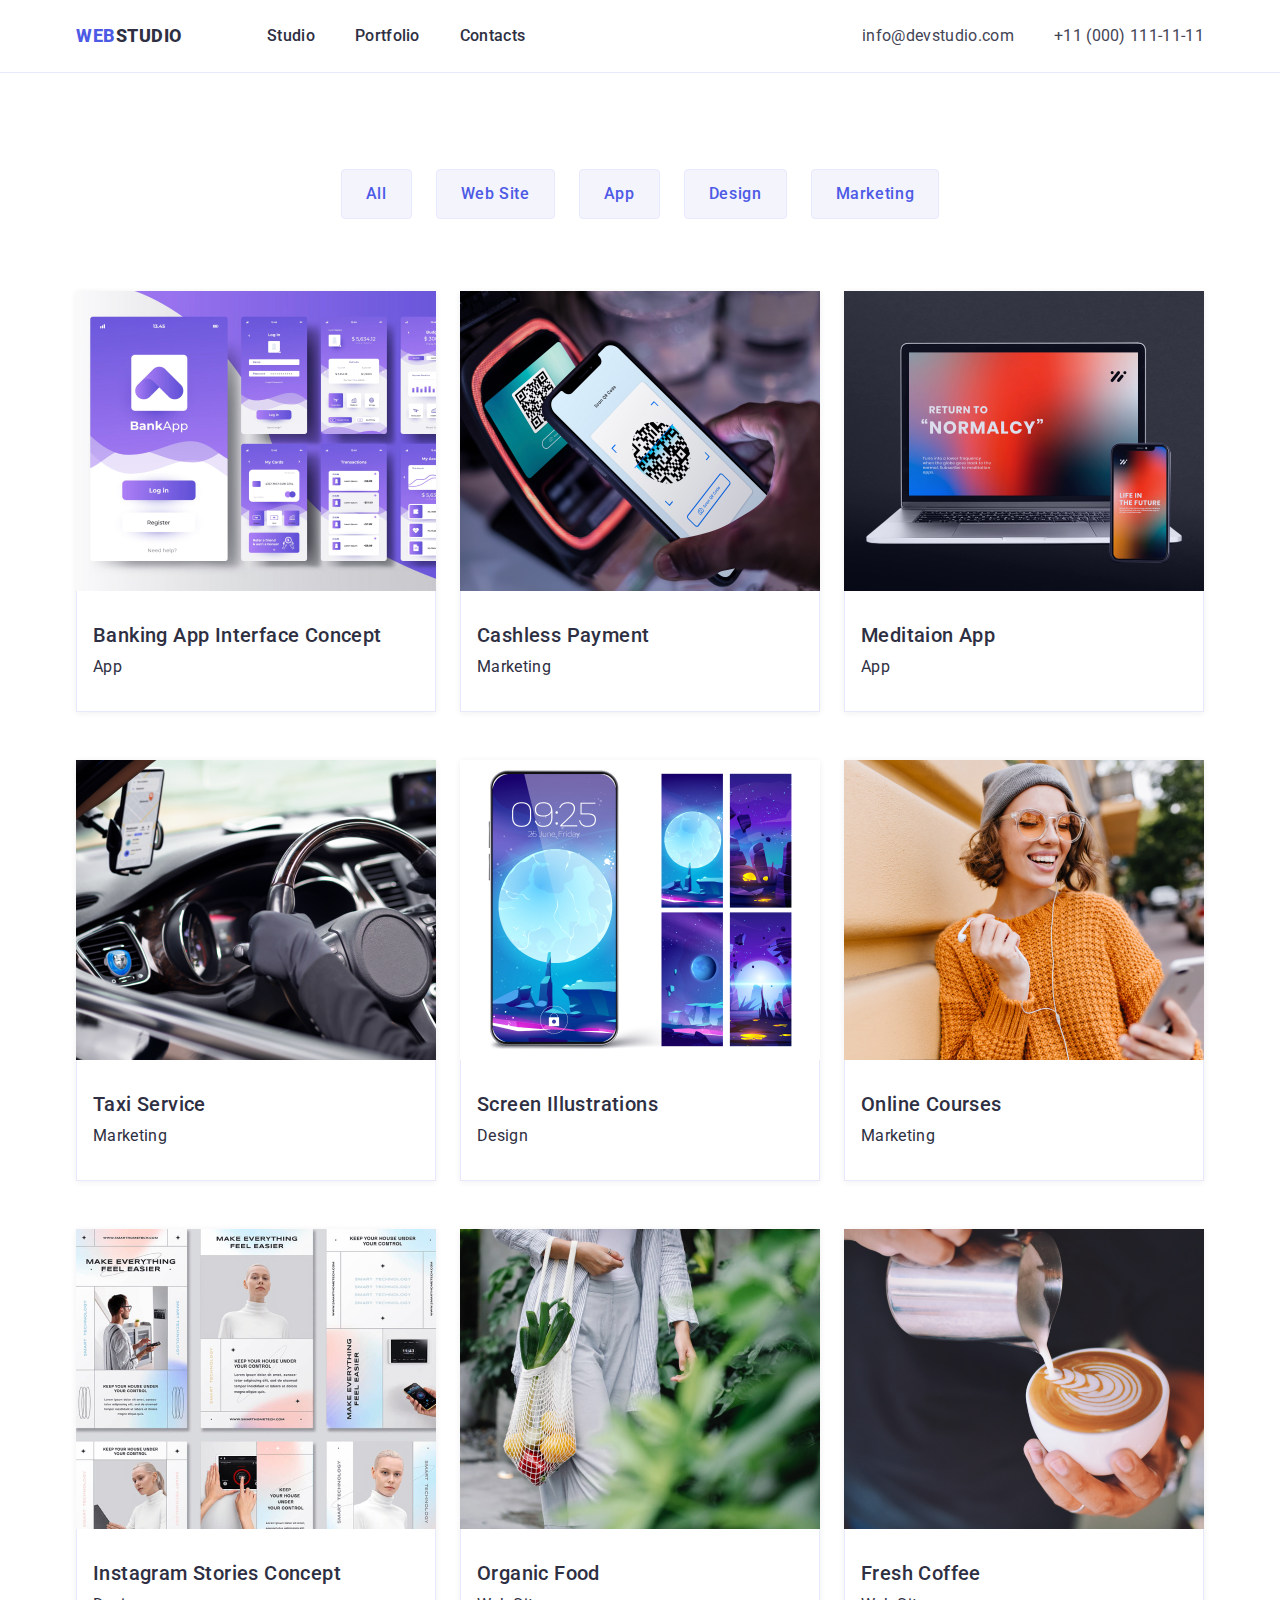
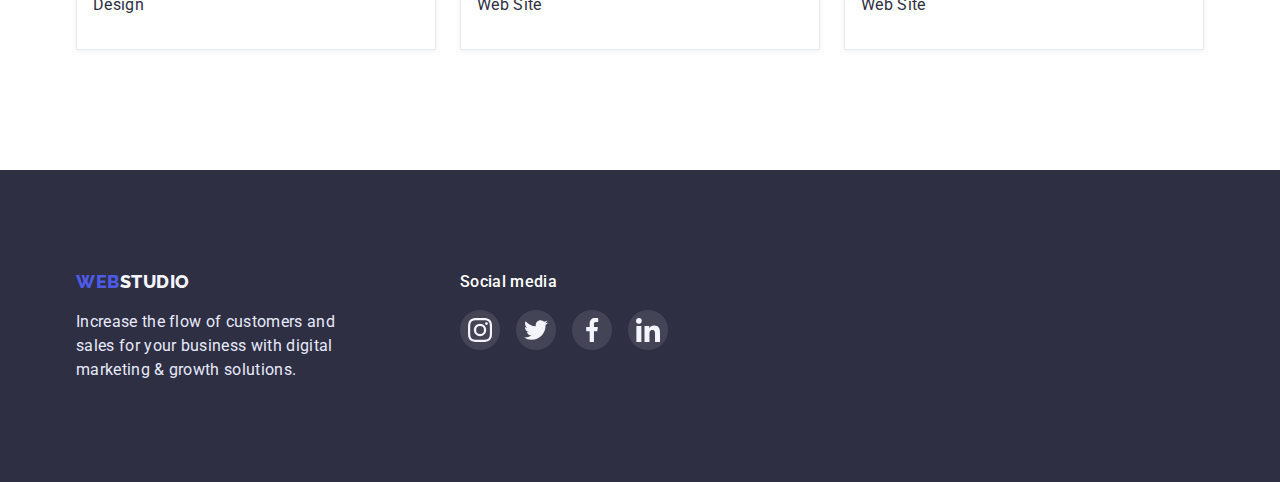
==== portfolio.html @ 845b04ee "0" ====
<!DOCTYPE html>
<html lang="en">
  <head>
    <meta charset="UTF-8" />
    <meta http-equiv="X-UA-Compatible" content="IE=edge" />
    <meta name="viewport" content="width=device-width, initial-scale=1.0" />
    <title>Document</title>
    <link rel="preconnect" href="https://fonts.googleapis.com" />
    <link rel="preconnect" href="https://fonts.gstatic.com" crossorigin />
    <link
      href="https://fonts.googleapis.com/css2?family=Raleway:wght@800&family=Roboto:wght@400;500;700;900&display=swap"
      rel="stylesheet"
    />
    <link
      rel="stylesheet"
      href="https://cdnjs.cloudflare.com/ajax/libs/modern-normalize/1.1.0/modern-normalize.min.css"
    />
    <link rel="stylesheet" href="./css/styles.css" />
  </head>
  <body>
    <header class="header">
      <div class="container nav-gen">
        <nav class="nav-gen">
          <a href="./index.html" class="head-btn">
            <span class="web">Web</span> Studio
          </a>
          <ul class="sec-ul nav-block">
            <li class="li-item">
              <a href="./index.html" class="nav-li">Studio</a>
            </li>
            <li class="li-item">
              <a href="./portfolio.html" class="nav-li">Portfolio</a>
            </li>
            <li class="li-item"><a href="" class="nav-li">Contacts</a></li>
          </ul>
        </nav>
        <address class="adress-block">
          <ul class="sec-ul adr-block">
            <li class="li-item">
              <a href="mailto:info@devstudio.com" class="contacts"
                >info@devstudio.com</a
              >
            </li>
            <li class="li-item">
              <a href="tel:+110001111111" class="contacts"
                >+11 (000) 111-11-11</a
              >
            </li>
          </ul>
        </address>
      </div>
    </header>

    <main>
      <section>
        <div class="container">
          <div class="port-btns">
            <button type="button" class="port-button">All</button>
            <button type="button" class="port-button">Web Site</button>
            <button type="button" class="port-button">App</button>
            <button type="button" class="port-button">Design</button>
            <button type="button" class="port-button">Marketing</button>
          </div>
        </div>
      </section>

      <section>
        <div class="container">
          <h1 class="visually-hidden"></h1>
          <ul class="sec-ul port-img">
            <li class="port-li-img">
              <a href="" class="port-link"
                ><img
                  class="img-port"
                  src="./images/bankapp.jpg"
                  alt="screen of bank app"
                  width="360"
                  height="300"
                />
                <div class="port-link-block">
                  <h2 class="port-section">Banking App Interface Concept</h2>
                  <p class="port-text">App</p>
                </div></a
              >
            </li>
            <li class="port-li-img">
              <a href="" class="port-link">
                <img
                  class="img-port"
                  src="./images/qrcode.jpg"
                  alt="scan of qr code"
                  width="360"
                  height="300"
                />
                <div class="port-link-block">
                  <h2 class="port-section">Cashless Payment</h2>
                  <p class="port-text">Marketing</p>
                </div>
              </a>
            </li>
            <li class="port-li-img">
              <a href="" class="port-link">
                <img
                  class="img-port"
                  src="./images/laptop.jpg"
                  alt="laptop"
                  width="360"
                  height="300"
                />
                <div class="port-link-block">
                  <h2 class="port-section">Meditaion App</h2>
                  <p class="port-text">App</p>
                </div>
              </a>
            </li>

            <li class="port-li-img">
              <a href="" class="port-link">
                <img
                  class="img-port"
                  src="./images/driver.jpg"
                  alt="taxi driver"
                  width="360"
                  height="300"
                />
                <div class="port-link-block">
                  <h2 class="port-section">Taxi Service</h2>
                  <p class="port-text">Marketing</p>
                </div>
              </a>
            </li>
            <li class="port-li-img">
              <a href="" class="port-link">
                <img
                  class="img-port"
                  src="./images/phonescreen.jpg"
                  alt="phone screen"
                  width="360"
                  height="300"
                />
                <div class="port-link-block">
                  <h2 class="port-section">Screen Illustrations</h2>
                  <p class="port-text">Design</p>
                </div>
              </a>
            </li>
            <li class="port-li-img">
              <a href="" class="port-link">
                <img
                  class="img-port"
                  src="./images/smiling-woman.jpg"
                  alt="woman"
                  width="360"
                  height="300"
                />
                <div class="port-link-block">
                  <h2 class="port-section">Online Courses</h2>
                  <p class="port-text">Marketing</p>
                </div>
              </a>
            </li>

            <li class="port-li-img">
              <a href="" class="port-link">
                <img
                  class="img-port"
                  src="./images/instagram.jpg"
                  alt="instagram concept"
                  width="360"
                  height="300"
                />
                <div class="port-link-block">
                  <h2 class="port-section">Instagram Stories Concept</h2>
                  <p class="port-text">Design</p>
                </div>
              </a>
            </li>
            <li class="port-li-img">
              <a href="" class="port-link">
                <img
                  class="img-port"
                  src="./images/shopper.jpg"
                  alt="shopper with organic food"
                  width="360"
                  height="300"
                />
                <div class="port-link-block">
                  <h2 class="port-section">Organic Food</h2>
                  <p class="port-text">Web Site</p>
                </div>
              </a>
            </li>
            <li class="port-li-img">
              <a href="" class="port-link">
                <img
                  class="img-port"
                  src="./images/coffee.jpg"
                  alt="fresh coffee"
                  width="360"
                  height="300"
                />
                <div class="port-link-block">
                  <h2 class="port-section">Fresh Coffee</h2>
                  <p class="port-text">Web Site</p>
                </div>
              </a>
            </li>
          </ul>
        </div>
      </section>
    </main>

    <footer class="footer">
      <div class="container  foot-media">
        <div class="foot-block">
          <a href="./index.html" class="std-foot">
            <span class="web">Web</span> Studio</a
          >
          <p class="text-foot">
            Increase the flow of customers and sales for your business with
            digital marketing & growth solutions.
          </p>
        </div>
        <div >
          <h3 class="foot-title-media">Social media</h3>
          <ul class="footer-list-contacts">
            <li class="footer-soc-link">
              <a href="" class="footer-button-soc">
                <svg class="footer-soc-link" width="24px" height="24px">
                  <use
                    href="./images/symbol-defs 2.svg#icon-instagram-2"
                  ></use>
                </svg>
              </a>
            </li>
            <li class="footer-soc-link">
              <a href="" class="footer-button-soc">
                <svg class="footer-soc-link" width="24px" height="24px">
                  <use
                    href="./images/symbol-defs 2.svg#icon-twitter-1"
                  ></use>
                </svg>
              </a>
            </li>
            <li class="footer-soc-link">
              <a href="" class="footer-button-soc">
                <svg class="footer-soc-link" width="24px" height="24px">
                  <use
                    href="./images/symbol-defs 2.svg#icon-facebook-1"
                  ></use>
                </svg>
              </a>
            </li>
            <li class="footer-soc-link">
              <a href="" class="footer-button-soc">
                <svg class="footer-soc-link" width="24px" height="24px">
                  <use
                    href="./images/symbol-defs 2.svg#icon-linkedin-1"
                  ></use>
                </svg>
              </a>
            </li>
          </ul>
        </div>
      </div>
    </footer>
  </body>
</html>
---- css/styles.css ----
:root {
  --primary-text-color: #2e2f42;
  --title-text-color: #434455;
  --button-color: #4d5ae5;
}
body {
  font-family: Roboto, sans-serif;
}

/* main background color  #E5E5E5;*/
/* seconadary background color #F4F4FD */
/* main color #2E2F42 */
/* text color #434455 */
h1,
h2,
h3,
h4,
h5,
h6,
p,
ul {
  margin: 0;
  padding: 0;
}
html {
  box-sizing: border-box;
}
*,
*::before,
*::after {
  box-sizing: border-box;
}
.container {
  max-width: 1158px;
  padding: 0 15px;
  margin: 0 auto;
}
/* HEADER */
.header {
  background-color: #ffffff;
  border-bottom: 1px solid #e7e9fc;
}

.nav-gen {
  display: flex;
  align-items: center;
}

.web {
  color: #4d5ae5;
}

.head-btn {
  color: var(--primary-text-color);
  font-weight: 800;
  font-size: 18px;
  line-height: 1.33;
  /* identical to box height, or 133% */

  width: 115px;

  letter-spacing: 0.03em;
  text-transform: uppercase;
  text-decoration: none;
  display: flex;
}

.nav-block,
.adr-block {
  display: flex;
}
.nav-block {
  margin-left: 76px;
}
.adress-block {
  margin-left: auto;
}

.li-item:not(:last-child) {
  margin-right: 40px;
}

.nav-li {
  display: block;
  padding-top: 24px;
  padding-bottom: 24px;
  color: var(--primary-text-color);
  font-weight: 500;
  font-size: 16px;
  line-height: 1.5;
  /* identical to box height, or 150% */

  letter-spacing: 0.02em;
  text-decoration: none;
}

.contacts {
  color: var(--title-text-color);
  font-style: normal;
  font-weight: 400;
  font-size: 16px;
  line-height: 1.5;
  /* identical to box height, or 150% */

  letter-spacing: 0.02em;
  text-decoration: none;
}

/*MAIN */
.hero {
  background-color: var(--primary-text-color);
  padding-bottom: 188px;
  /* height: 600px; */
}
.hero-but {
  padding: 16px 32px 16px 32px;
  margin-top: 48px;
  margin-right: auto;
  margin-left: auto;
  box-shadow: 0px 4px 4px rgba(0, 0, 0, 0.15);
}

.background-img {
  max-width: 1440px;
  height: 600px;
  margin-left: auto;
  margin-right: auto;

  /* background-image:  */
  background-image: linear-gradient(
      to right,
      rgba(0, 0, 0, 0.6),
      rgba(0, 0, 0, 0.6)
    ),
    url(../images/background.jpg);
  background-repeat: no-repeat;
  background-size: cover;
  background-position: center;
}
.button {
  color: #ffffff;
  background-color: #4d5ae5;
  cursor: pointer;
  font-weight: 500;
  font-size: 16px;
  line-height: 1.5;
  /* margin-bottom: 188px; */
  /* identical to box height, or 150% */

  display: flex;
  align-items: center;
  letter-spacing: 0.04em;
  border-radius: 4px;
  border-style: none;
}

.title {
  color: #ffffff;
  font-family: "Roboto";
  font-style: normal;
  font-weight: 700;
  font-size: 56px;
  line-height: 60px;

  text-align: center;
  letter-spacing: 0.02em;

  max-width: 496px;

  margin-right: auto;
  margin-left: auto;
  padding-top: 188px;
}

.visually-hidden {
  position: absolute;
  width: 1px;
  height: 1px;
  margin: -1px;
  border: 0;
  padding: 0;
  white-space: nowrap;
  clip-path: inset(100%);
  clip: rect(0 0 0 0);
  overflow: hidden;
}

.section {
  margin-top: 120px;
  margin-bottom: 120px;
}
.list-items {
  display: flex;
}

.icon-div {
  display: flex;
  justify-content: center;
  align-items: center;
  height: 112px;

  background: #f4f4fd;
  border-radius: 4px;
  margin-bottom: 8px;
}

.icon-pic {
  height: 64px;
  width: 64px;
}

.title-section {
  color: var(--primary-text-color);
  font-weight: 500;
  font-size: 20px;
  line-height: 1.2;
  /* identical to box height, or 120% */
  letter-spacing: 0.02em;
  margin-bottom: 8px;
}
.list-sec:not(:last-child) {
  margin-right: 24px;
}
.list-sec {
  max-width: 264px;
}

.sec-ul {
  list-style: none;
}
.section-text {
  color: var(--title-text-color);
  font-weight: 400;
  font-size: 16px;
  line-height: 1.5;
  /* or 150% */
  letter-spacing: 0.02em;
}

.photos-title {
  color: var(--primary-text-color);
  font-weight: 700;
  font-size: 36px;
  line-height: 1.11;
  /* identical to box height, or 111% */

  text-align: center;
  letter-spacing: 0.02em;
  text-transform: capitalize;
  margin-bottom: 72px;
}
.photos {
  margin-bottom: 120px;
}
.sec-photos {
  display: flex;
}
.sec-img:not(:last-child) {
  margin-right: 24px;
}

.team {
  background-color: #f4f4fd;
}
.team-title {
  color: var(--primary-text-color);
  font-weight: 700;
  font-size: 36px;
  line-height: 1.11;

  text-align: center;
  letter-spacing: 0.02em;
  text-transform: capitalize;
  padding-top: 120px;
  margin-bottom: 72px;
}
.team-mem {
  color: var(--primary-text-color);
  font-weight: 500;
  font-size: 20px;
  line-height: 1.2;

  text-align: center;
  letter-spacing: 0.02em;
  margin-bottom: 8px;
}

.team-block {
  display: flex;
  padding-bottom: 100px;
}

.team-img:not(:last-child) {
  margin-right: 24px;
}
.team-img {
  background: #ffffff;
  box-shadow: 0px 1px 6px rgba(46, 47, 66, 0.08),
    0px 1px 1px rgba(46, 47, 66, 0.16), 0px 2px 1px rgba(46, 47, 66, 0.08);
  border-radius: 0px 0px 4px 4px;
}

.team-text-block {
  padding-top: 32px;
  padding-bottom: 32px;
}

.team-text {
  color: var(--title-text-color);
  font-weight: 400;
  font-size: 16px;
  line-height: 1.2;

  text-align: center;
  letter-spacing: 0.02em;
  margin-bottom: 8px;
}

.list-contacts {
  display: flex;
  justify-content: center;

  list-style: none;
  gap: 24px;
}

.contacts-team {
  display: block;

  width: 40px;
  height: 40px;

  cursor: pointer;
}

.button-soc {
  padding: 0px;
  border: none;
  width: 100%;
  height: 100%;
  border-radius: 50%;
  display: flex;
  justify-content: center;
  align-items: center;
  background-color: #4d5ae5;
}
.button-soc:hover,
.button-soc:focus {
  background-color: #404bbf;
}

.soc-link {
  display: inline-block;
}

.comp-title {
  text-align: center;
  margin-top: 130px;
  margin-bottom: 72px;
  font-weight: 700;
  font-size: 36px;
  line-height: 1.11;
  /* identical to box height, or 111% */

  text-align: center;
  letter-spacing: 0.02em;
  text-transform: capitalize;

  color: var(--primary-text-color);
}

.company-list {
  list-style: none;
  display: flex;
  justify-content: center;
  gap: 24px;

  margin-bottom: 120px;
}

.company-link {
  /* border: 1px solid #afb1b8;
  padding: 16px 32px; 
  /* border-radius: 4px;  */
  cursor: pointer;
}
/* .company-link:hover,
.company-link:focus {
  border-color: #404bbf;
  fill:#404bbf ;
} */

.company-btn {
  display: flex;
  border: 1px solid #afb1b8;
  padding: 16px 32px;
  border-radius: 4px;
}

/* .company-btn:hover, 
.company-btn:focus, 
.company-img:hover, 
.company-img:focus {
  border-color: #404bbf;
  fill: #404bbf; 
 } */

.company-btn:is(:hover, :focus) {
  border-color: #404bbf;
}
.company-btn:is(:hover, :focus) .company-img {
  fill: #404bbf;
}

.company-img {
  fill: #8e8f99;
  display: flex;
}

/* Footer */
.footer {
  background-color: var(--primary-text-color);
  /* max-height: 310px; */
  padding: 100px 0;
}

.foot-block {
  width: 264px;
}

.std-foot {
  color: #f4f4fd;
  font-family: "Raleway";
  font-style: normal;
  font-weight: 800;
  font-size: 18px;
  line-height: 1.33;
  width: 120px;

  display: flex;
  letter-spacing: 0.03em;
  text-transform: uppercase;
  text-decoration: none;
  padding: 0px;
}

.text-foot {
  color: #e7e9fc;
  font-weight: 400;
  font-size: 16px;
  line-height: 1.5;
  /* or 150% */
  letter-spacing: 0.02em;
  margin-top: 16px;
}

.footer-list-contacts {
  display: flex;
  justify-content: center;

  list-style: none;
  gap: 16px;
}

.footer-soc-link {
  display: block;
  cursor: pointer;
}

.footer-button-soc {
  padding: 0px;
  border: none;
  width: 40px;
  height: 40px;
  border-radius: 50%;
  display: flex;
  justify-content: center;
  align-items: center;
  background: rgba(255, 255, 255, 0.1);
}

.footer-button-soc:hover,
.footer-button-soc:focus {
  background-color: #31d0aa;
}

.foot-media {
  display: flex;
  gap: 120px;
}

.foot-title-media {
  margin-bottom: 16px;
  font-weight: 500;
  font-size: 16px;
  line-height: 1.5;
  /* identical to box height, or 150% */

  letter-spacing: 0.02em;

  color: #ffffff;
}

/*PORTFOLIO  */

.port-img {
  display: flex;
  flex-wrap: wrap;
  gap: 48px 24px;

  margin-bottom: 120px;
}

.img-port {
  display: block;
  max-width: 100%;
  height: auto;
}

.port-button {
  color: var(--button-color);
  background-color: #f4f4fd;
  cursor: pointer;
  font-weight: 500;
  font-size: 16px;
  line-height: 1.5;
  /* identical to box height, or 150% */

  letter-spacing: 0.04em;
  display: flex;
  align-items: center;
  letter-spacing: 0.04em;

  border: 1px solid #e7e9fc;
  border-radius: 4px;
  padding: 12px 24px;
}

.port-btns {
  display: flex;
  justify-content: center;
  gap: 24px;
  margin-top: 96px;
  margin-bottom: 72px;
}

.button:focus,
.button:hover {
  color: #ffffff;
  background-color: #404bbf;
}
.port-button:focus,
.port-button:hover {
  color: #ffffff;
  background-color: #404bbf;
  box-shadow: 0px 4px 4px rgba(0, 0, 0, 0.15);
}

.contacts:hover,
.contacts:focus,
.nav-li:hover,
.nav-li:focus {
  color: #404bbf;
  background-color: #ffffff;
}

.port-section {
  font-weight: 500;
  font-size: 20px;
  line-height: 1.2;
  /* identical to box height, or 120% */

  letter-spacing: 0.02em;
  padding-top: 32px;
  margin-bottom: 8px;
  padding-left: 16px;
}

.port-link {
  text-decoration: none;
  color: var(--primary-text-color);
}
.port-link-block {
  /* display: block; */
  border-right: 1px solid #e7e9fc;
  border-bottom: 1px solid #e7e9fc;
  border-left: 1px solid #e7e9fc;
}

.port-li-img {
  box-shadow: 0px 1px 6px rgba(46, 47, 66, 0.08);
}
.port-li-img:focus,
.port-li-img:hover {
  box-shadow: 0px 1px 6px rgba(46, 47, 66, 0.08),
    0px 1px 1px rgba(46, 47, 66, 0.16), 0px 2px 1px rgba(46, 47, 66, 0.08);
}

.port-text {
  font-weight: 400;
  font-size: 16px;
  line-height: 1.5;
  /* identical to box height, or 150% */

  letter-spacing: 0.02em;
  padding-bottom: 32px;
  padding-left: 16px;
}
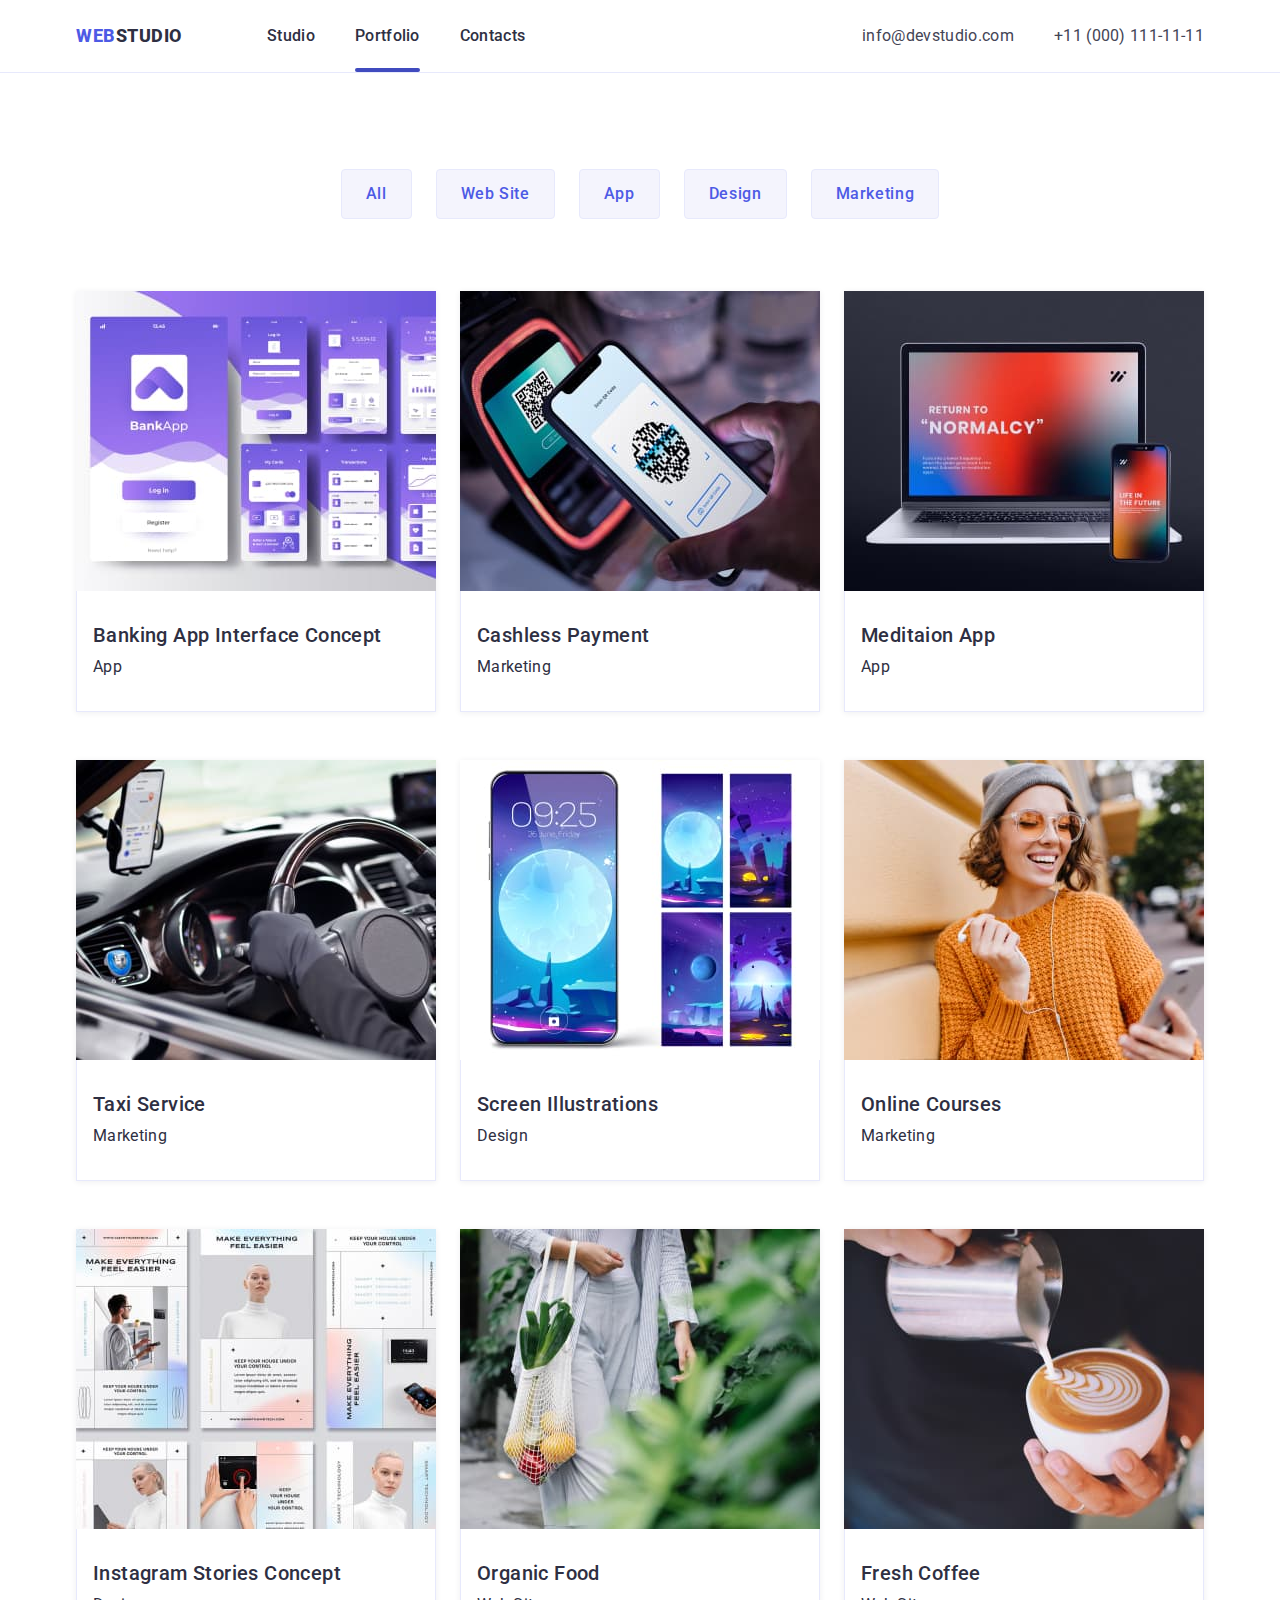
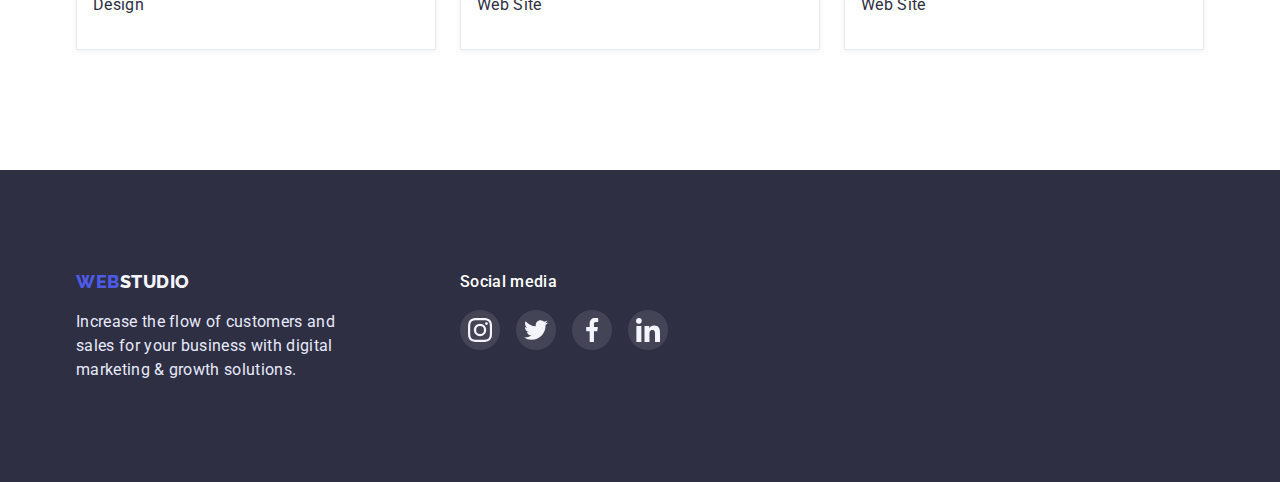
==== commit 916e5627: "fix 3" ====
--- a/portfolio.html
+++ b/portfolio.html
@@ -26,12 +26,12 @@
           </a>
           <ul class="sec-ul nav-block">
             <li class="li-item">
-              <a href="./index.html" class="nav-li">Studio</a>
+              <a href="./index.html" class="nav-li menu-link">Studio</a>
             </li>
             <li class="li-item">
-              <a href="./portfolio.html" class="nav-li">Portfolio</a>
-            </li>
-            <li class="li-item"><a href="" class="nav-li">Contacts</a></li>
+              <a href="./portfolio.html" class="nav-li menu-link current">Portfolio</a>
+            </li>
+            <li class="li-item"><a href="" class="nav-li menu-link">Contacts</a></li>
           </ul>
         </nav>
         <address class="adress-block">
@@ -69,14 +69,21 @@
           <h1 class="visually-hidden"></h1>
           <ul class="sec-ul port-img">
             <li class="port-li-img">
-              <a href="" class="port-link"
-                ><img
-                  class="img-port"
-                  src="./images/bankapp.jpg"
-                  alt="screen of bank app"
-                  width="360"
-                  height="300"
-                />
+              <a href="" class="port-link">
+                <div class="port-overlay">
+                  <img
+                    class="img-port"
+                    src="./images/bankapp.jpg"
+                    alt="screen of bank app"
+                    width="360"
+                    height="300"
+                  />
+                  <div class="text-overlay">
+                    <p>14 Stylish and User-Friendly App Design Concepts · Task
+                    Manager App · Calorie Tracker App · Exotic Fruit Ecommerce
+                    App · Cloud Storage App</p> 
+                  </div>
+                </div>
                 <div class="port-link-block">
                   <h2 class="port-section">Banking App Interface Concept</h2>
                   <p class="port-text">App</p>
@@ -85,13 +92,21 @@
             </li>
             <li class="port-li-img">
               <a href="" class="port-link">
-                <img
-                  class="img-port"
-                  src="./images/qrcode.jpg"
-                  alt="scan of qr code"
-                  width="360"
-                  height="300"
-                />
+                <div class="port-overlay">
+                  <img
+                    class="img-port"
+                    src="./images/qrcode.jpg"
+                    alt="scan of qr code"
+                    width="360"
+                    height="300"
+                  />
+                  <div class="text-overlay">
+                    <p>14 Stylish and User-Friendly App Design Concepts · Task
+                      Manager App · Calorie Tracker App · Exotic Fruit Ecommerce
+                      App · Cloud Storage App</p> 
+                  </div>
+                </div>
+
                 <div class="port-link-block">
                   <h2 class="port-section">Cashless Payment</h2>
                   <p class="port-text">Marketing</p>
@@ -100,13 +115,21 @@
             </li>
             <li class="port-li-img">
               <a href="" class="port-link">
-                <img
-                  class="img-port"
-                  src="./images/laptop.jpg"
-                  alt="laptop"
-                  width="360"
-                  height="300"
-                />
+                <div class="port-overlay">
+                  <img
+                    class="img-port"
+                    src="./images/laptop.jpg"
+                    alt="laptop"
+                    width="360"
+                    height="300"
+                  />
+                  <div class="text-overlay">
+                    <p>14 Stylish and User-Friendly App Design Concepts · Task
+                      Manager App · Calorie Tracker App · Exotic Fruit Ecommerce
+                      App · Cloud Storage App</p> 
+                  </div>
+                </div>
+
                 <div class="port-link-block">
                   <h2 class="port-section">Meditaion App</h2>
                   <p class="port-text">App</p>
@@ -116,13 +139,21 @@
 
             <li class="port-li-img">
               <a href="" class="port-link">
-                <img
-                  class="img-port"
-                  src="./images/driver.jpg"
-                  alt="taxi driver"
-                  width="360"
-                  height="300"
-                />
+                <div class="port-overlay">
+                  <img
+                    class="img-port"
+                    src="./images/driver.jpg"
+                    alt="taxi driver"
+                    width="360"
+                    height="300"
+                  />
+                  <div class="text-overlay">
+                    <p>14 Stylish and User-Friendly App Design Concepts · Task
+                      Manager App · Calorie Tracker App · Exotic Fruit Ecommerce
+                      App · Cloud Storage App</p> 
+                  </div>
+                </div>
+
                 <div class="port-link-block">
                   <h2 class="port-section">Taxi Service</h2>
                   <p class="port-text">Marketing</p>
@@ -131,13 +162,21 @@
             </li>
             <li class="port-li-img">
               <a href="" class="port-link">
-                <img
-                  class="img-port"
-                  src="./images/phonescreen.jpg"
-                  alt="phone screen"
-                  width="360"
-                  height="300"
-                />
+                <div class="port-overlay">
+                  <img
+                    class="img-port"
+                    src="./images/phonescreen.jpg"
+                    alt="phone screen"
+                    width="360"
+                    height="300"
+                  />
+                  <div class="text-overlay">
+                    <p>14 Stylish and User-Friendly App Design Concepts · Task
+                      Manager App · Calorie Tracker App · Exotic Fruit Ecommerce
+                      App · Cloud Storage App</p> 
+                  </div>
+                </div>
+
                 <div class="port-link-block">
                   <h2 class="port-section">Screen Illustrations</h2>
                   <p class="port-text">Design</p>
@@ -146,13 +185,21 @@
             </li>
             <li class="port-li-img">
               <a href="" class="port-link">
-                <img
-                  class="img-port"
-                  src="./images/smiling-woman.jpg"
-                  alt="woman"
-                  width="360"
-                  height="300"
-                />
+                <div class="port-overlay">
+                  <img
+                    class="img-port"
+                    src="./images/smiling-woman.jpg"
+                    alt="woman"
+                    width="360"
+                    height="300"
+                  />
+                  <div class="text-overlay">
+                    <p>14 Stylish and User-Friendly App Design Concepts · Task
+                      Manager App · Calorie Tracker App · Exotic Fruit Ecommerce
+                      App · Cloud Storage App</p> 
+                  </div>
+                </div>
+
                 <div class="port-link-block">
                   <h2 class="port-section">Online Courses</h2>
                   <p class="port-text">Marketing</p>
@@ -162,13 +209,20 @@
 
             <li class="port-li-img">
               <a href="" class="port-link">
-                <img
-                  class="img-port"
-                  src="./images/instagram.jpg"
-                  alt="instagram concept"
-                  width="360"
-                  height="300"
-                />
+                <div class="port-overlay">
+                  <img
+                    class="img-port"
+                    src="./images/instagram.jpg"
+                    alt="instagram concept"
+                    width="360"
+                    height="300"
+                  />
+                  <div class="text-overlay">
+                    <p>14 Stylish and User-Friendly App Design Concepts · Task
+                      Manager App · Calorie Tracker App · Exotic Fruit Ecommerce
+                      App · Cloud Storage App</p> 
+                  </div>
+                </div>
                 <div class="port-link-block">
                   <h2 class="port-section">Instagram Stories Concept</h2>
                   <p class="port-text">Design</p>
@@ -177,13 +231,20 @@
             </li>
             <li class="port-li-img">
               <a href="" class="port-link">
-                <img
-                  class="img-port"
-                  src="./images/shopper.jpg"
-                  alt="shopper with organic food"
-                  width="360"
-                  height="300"
-                />
+                <div class="port-overlay">
+                  <img
+                    class="img-port"
+                    src="./images/shopper.jpg"
+                    alt="shopper with organic food"
+                    width="360"
+                    height="300"
+                  />
+                  <div class="text-overlay">
+                    <p>14 Stylish and User-Friendly App Design Concepts · Task
+                      Manager App · Calorie Tracker App · Exotic Fruit Ecommerce
+                      App · Cloud Storage App</p> 
+                  </div>
+                </div>
                 <div class="port-link-block">
                   <h2 class="port-section">Organic Food</h2>
                   <p class="port-text">Web Site</p>
@@ -192,13 +253,21 @@
             </li>
             <li class="port-li-img">
               <a href="" class="port-link">
-                <img
-                  class="img-port"
-                  src="./images/coffee.jpg"
-                  alt="fresh coffee"
-                  width="360"
-                  height="300"
-                />
+                <div class="port-overlay">
+                  <img
+                    class="img-port"
+                    src="./images/coffee.jpg"
+                    alt="fresh coffee"
+                    width="360"
+                    height="300"
+                  />
+                  <div class="text-overlay">
+                    <p>14 Stylish and User-Friendly App Design Concepts · Task
+                      Manager App · Calorie Tracker App · Exotic Fruit Ecommerce
+                      App · Cloud Storage App</p> 
+                  </div>
+                </div>
+
                 <div class="port-link-block">
                   <h2 class="port-section">Fresh Coffee</h2>
                   <p class="port-text">Web Site</p>
@@ -211,7 +280,7 @@
     </main>
 
     <footer class="footer">
-      <div class="container  foot-media">
+      <div class="container foot-media">
         <div class="foot-block">
           <a href="./index.html" class="std-foot">
             <span class="web">Web</span> Studio</a
@@ -221,42 +290,34 @@
             digital marketing & growth solutions.
           </p>
         </div>
-        <div >
+        <div>
           <h3 class="foot-title-media">Social media</h3>
           <ul class="footer-list-contacts">
             <li class="footer-soc-link">
               <a href="" class="footer-button-soc">
                 <svg class="footer-soc-link" width="24px" height="24px">
-                  <use
-                    href="./images/symbol-defs 2.svg#icon-instagram-2"
-                  ></use>
+                  <use href="./images/symbol-defs 2.svg#icon-instagram-2"></use>
                 </svg>
               </a>
             </li>
             <li class="footer-soc-link">
               <a href="" class="footer-button-soc">
                 <svg class="footer-soc-link" width="24px" height="24px">
-                  <use
-                    href="./images/symbol-defs 2.svg#icon-twitter-1"
-                  ></use>
+                  <use href="./images/symbol-defs 2.svg#icon-twitter-1"></use>
                 </svg>
               </a>
             </li>
             <li class="footer-soc-link">
               <a href="" class="footer-button-soc">
                 <svg class="footer-soc-link" width="24px" height="24px">
-                  <use
-                    href="./images/symbol-defs 2.svg#icon-facebook-1"
-                  ></use>
+                  <use href="./images/symbol-defs 2.svg#icon-facebook-1"></use>
                 </svg>
               </a>
             </li>
             <li class="footer-soc-link">
               <a href="" class="footer-button-soc">
                 <svg class="footer-soc-link" width="24px" height="24px">
-                  <use
-                    href="./images/symbol-defs 2.svg#icon-linkedin-1"
-                  ></use>
+                  <use href="./images/symbol-defs 2.svg#icon-linkedin-1"></use>
                 </svg>
               </a>
             </li>
--- a/css/styles.css
+++ b/css/styles.css
@@ -2,6 +2,7 @@
   --primary-text-color: #2e2f42;
   --title-text-color: #434455;
   --button-color: #4d5ae5;
+  --nav-color: #404bbf;
 }
 body {
   font-family: Roboto, sans-serif;
@@ -72,8 +73,66 @@
 .nav-block {
   margin-left: 76px;
 }
+
+.menu-link {
+  position: relative;
+  color: #2E2F42;
+  font-style: normal;
+  font-weight: 500;
+  font-size: 16px;
+  line-height: 1.5;
+  transition-property: сolor; 
+  transition-duration: 250ms; 
+  transition-timing-function: cubic-bezier(0.4, 0, 0.2, 1);
+}
+.current::after {
+  content: "";
+  position: absolute;
+  display: block;
+  width: 100%;
+  height: 4px;
+  background: #404bbf;
+  border-radius: 2px;
+  left: 0;
+  bottom: 0;
+  /*transform: scaleX(0);
+   transition: transform 250ms cubic-bezier(0.4, 0, 0.2, 1); */
+}
+
+.menu-link:hover:after {
+  transform: scaleX(1);
+} 
+/* .menu-link {
+  
+  color: #2E2F42;
+  font-style: normal;
+  font-weight: 500;
+  font-size: 16px;
+  line-height: 1.5;
+  transition-property: сolor; 
+  transition-duration: 250ms; 
+  transition-timing-function: cubic-bezier(0.4, 0, 0.2, 1);
+}
+.current::after {
+    content: "";
+    position: absolute;
+    left: 0;
+    bottom: 0;
+    width: 100%;
+    height: 4px;
+    border-radius: 2px;
+    background-color: #404BBF;
+    top: 44px;
+} */
+
+
+
 .adress-block {
   margin-left: auto;
+}
+
+.li-item {
+  position: relative;
 }
 
 .li-item:not(:last-child) {
@@ -92,6 +151,8 @@
 
   letter-spacing: 0.02em;
   text-decoration: none;
+  
+  transition: color 250ms cubic-bezier(0.4, 0, 0.2, 1);
 }
 
 .contacts {
@@ -104,6 +165,7 @@
 
   letter-spacing: 0.02em;
   text-decoration: none;
+  transition: color 250ms cubic-bezier(0.4, 0, 0.2, 1);
 }
 
 /*MAIN */
@@ -152,6 +214,11 @@
   letter-spacing: 0.04em;
   border-radius: 4px;
   border-style: none;
+
+  /* transition-property: background-color;
+  transition-duration: 250ms;
+  transition-timing-function: cubic-bezier(0.4, 0, 0.2, 1); */
+  transition: background-color 250ms cubic-bezier(0.4, 0, 0.2, 1);
 }
 
 .title {
@@ -343,6 +410,7 @@
   justify-content: center;
   align-items: center;
   background-color: #4d5ae5;
+  transition: background-color 250ms cubic-bezier(0.4, 0, 0.2, 1);
 }
 .button-soc:hover,
 .button-soc:focus {
@@ -379,31 +447,16 @@
 }
 
 .company-link {
-  /* border: 1px solid #afb1b8;
-  padding: 16px 32px; 
-  /* border-radius: 4px;  */
   cursor: pointer;
 }
-/* .company-link:hover,
-.company-link:focus {
-  border-color: #404bbf;
-  fill:#404bbf ;
-} */
 
 .company-btn {
   display: flex;
   border: 1px solid #afb1b8;
   padding: 16px 32px;
   border-radius: 4px;
-}
-
-/* .company-btn:hover, 
-.company-btn:focus, 
-.company-img:hover, 
-.company-img:focus {
-  border-color: #404bbf;
-  fill: #404bbf; 
- } */
+  transition: border-color 250ms cubic-bezier(0.4, 0, 0.2, 1);
+}
 
 .company-btn:is(:hover, :focus) {
   border-color: #404bbf;
@@ -415,6 +468,64 @@
 .company-img {
   fill: #8e8f99;
   display: flex;
+  transition: fill 250ms cubic-bezier(0.4, 0, 0.2, 1);
+}
+
+.backdrop {
+  position: fixed;
+  left: 0;
+  top: 0;
+  width: 100%;
+  height: 100%;
+  background-color: rgba(46, 47, 66, 0.4);
+}
+
+.backdrop.is-hidden {
+  opacity: 0;
+  pointer-events: none;
+}
+
+.modal {
+  position: absolute;
+  top: 50%;
+  left: 50%;
+  transform: translate(-50%, -50%);
+
+  width: 400px;
+  height: 550px;
+  background-color: #fcfcfc;
+}
+
+.modal-but {
+ position: absolute;
+  top: 24px;
+  right: 24px;
+  cursor: pointer;
+
+  background-color: #E7E9FC;
+  height: 24px;
+  width: 24px;
+  border-radius: 50%;
+  border-style: none;
+  transition: background-color 250ms cubic-bezier(0.4, 0, 0.2, 1);
+}
+.modal-but:is(:hover, :focus) {
+  background-color: #404BBF;
+}
+.modal-but:is(:hover, :focus) .modal-svg {
+  fill: #ffffff;
+  
+}
+.modal-svg {
+  display: block;
+  margin: 0 auto;
+  text-align: center;
+  /* display: flex;
+  align-items: center;
+  justify-content: center; */
+  fill: #000;
+  transition: fill 250ms cubic-bezier(0.4, 0, 0.2, 1);
+
 }
 
 /* Footer */
@@ -477,6 +588,7 @@
   justify-content: center;
   align-items: center;
   background: rgba(255, 255, 255, 0.1);
+  transition: background-color 250ms cubic-bezier(0.4, 0, 0.2, 1);
 }
 
 .footer-button-soc:hover,
@@ -534,7 +646,12 @@
   border: 1px solid #e7e9fc;
   border-radius: 4px;
   padding: 12px 24px;
-}
+  /* transition: color, background-color, box-shadow 250ms cubic-bezier(0.4, 0, 0.2, 1); */
+  transition-property: color, background-color, box-shadow;
+  transition-duration: 250ms;
+  transition-timing-function: cubic-bezier(0.4, 0, 0.2, 1); 
+}
+
 
 .port-btns {
   display: flex;
@@ -589,6 +706,8 @@
 
 .port-li-img {
   box-shadow: 0px 1px 6px rgba(46, 47, 66, 0.08);
+  transition: box-shadow 250ms cubic-bezier(0.4, 0, 0.2, 1);
+  
 }
 .port-li-img:focus,
 .port-li-img:hover {
@@ -596,6 +715,64 @@
     0px 1px 1px rgba(46, 47, 66, 0.16), 0px 2px 1px rgba(46, 47, 66, 0.08);
 }
 
+.port-overlay {
+  position: relative;
+  overflow: hidden;
+}
+
+.port-overlay::before {
+  display: inline-block;
+  position: absolute;
+  content: "";
+  width: 100%;
+  height: 100%;
+  background-color: rgba(77, 90, 229, 1);
+/* opacity: 1; */
+transform: translateY(100%);
+transition: transform 250ms cubic-bezier(0.4, 0, 0.2, 1);
+}
+.port-overlay:is(:hover, :focus)::before {
+  opacity: 1;
+  transform: translateY(0);
+}
+  .port-overlay:is(:hover, :focus) .text-overlay{
+  opacity: 1;
+  transform: translateY(0);
+}  
+
+ .port-li-img:is(:hover, :focus) .port-overlay::before { 
+  opacity: 1; 
+  transform: translateY(0);
+ } 
+  .port-li-img:is(:hover, :focus) .text-overlay { 
+  opacity: 1;
+  transform: translateY(0);
+} 
+
+.text-overlay {
+  position: absolute;
+  top: 0;
+  left: 0;
+opacity: 0;
+transform: translateY(100%);
+transition: transform 250ms cubic-bezier(0.4, 0, 0.2, 1);
+
+}
+.text-overlay p {
+  width: 100%;
+  height: 100%;
+  font-weight: 400;
+font-size: 16px;
+line-height: 1.5;
+/* or 150% */
+letter-spacing: 0.02em;
+color: rgba(244, 244, 253, 1);
+/* max-width: 300px; */
+padding: 40px 32px 164px 32px;
+}
+
+
+
 .port-text {
   font-weight: 400;
   font-size: 16px;
